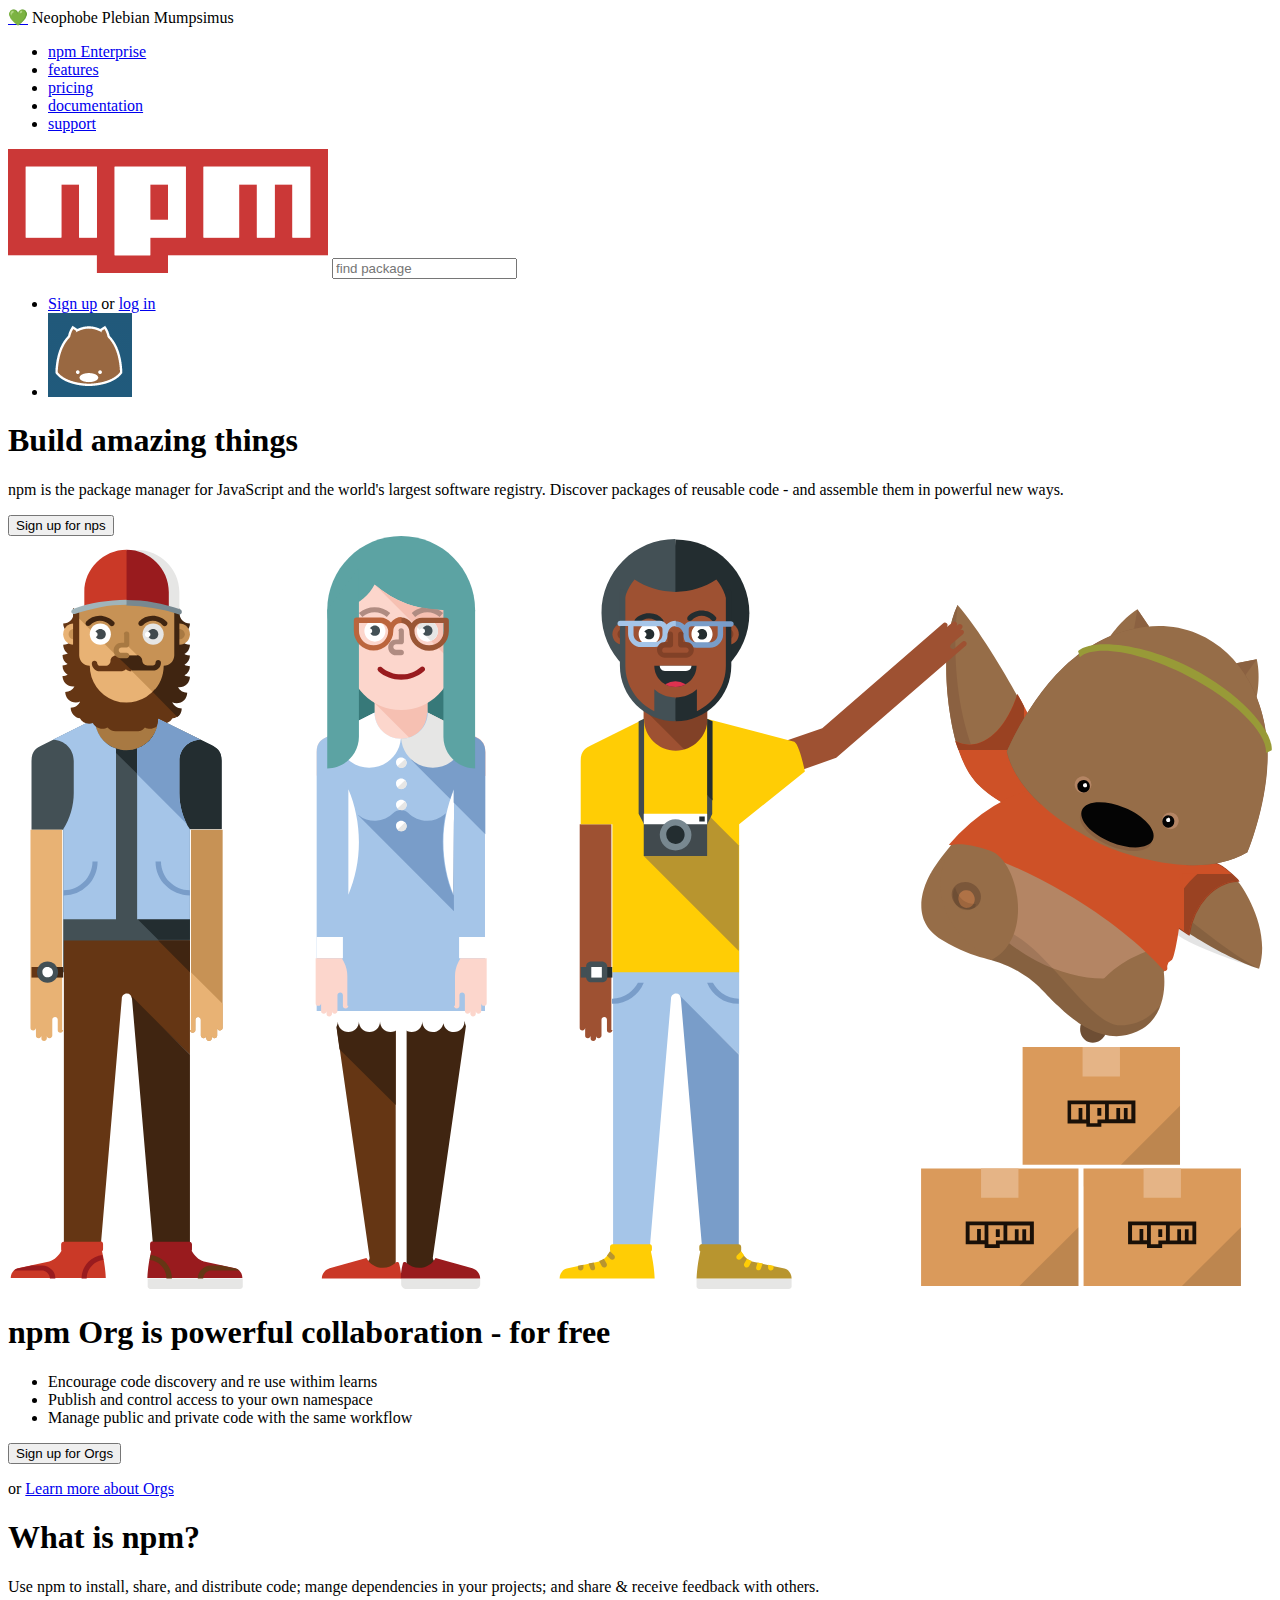
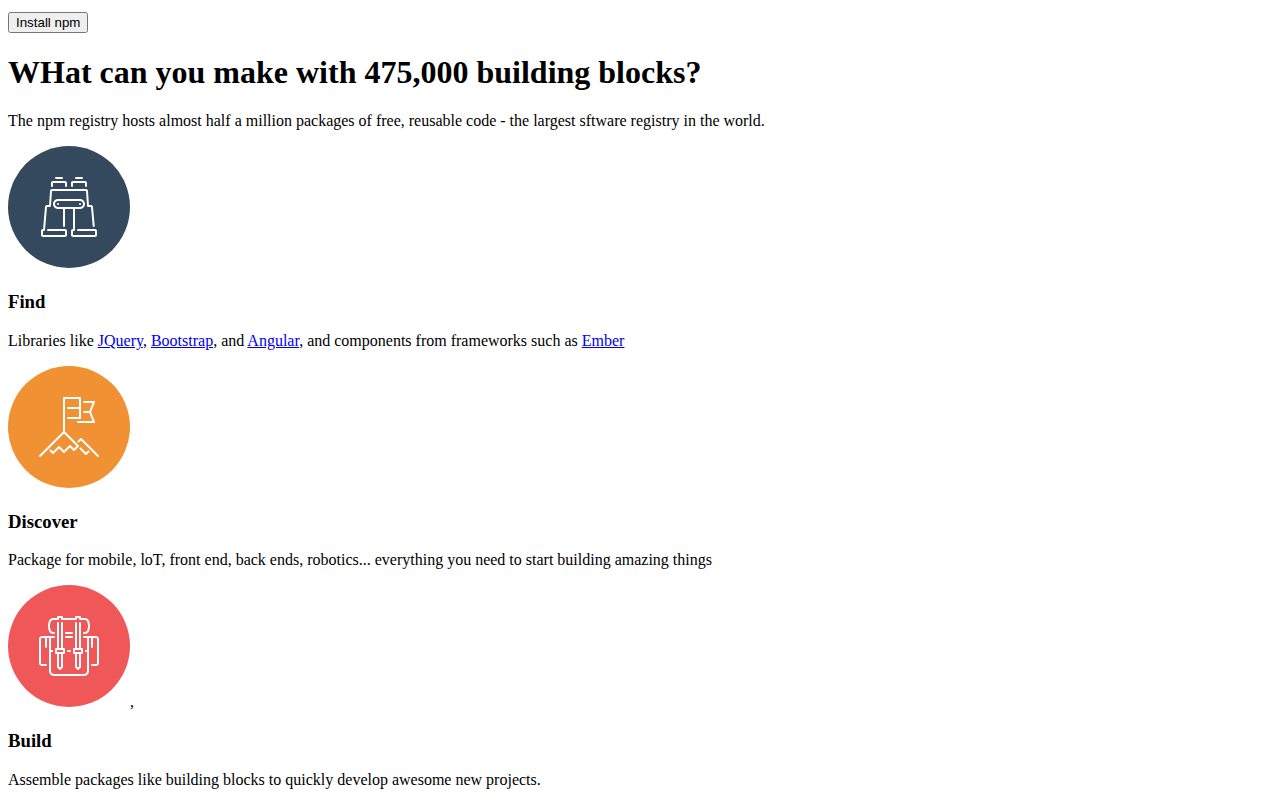
==== lab-html-module-exercise-master/starter-code/index.html @ 09442456 "HTML & CSS challenge" ====
<!DOCTYPE html>
<html lang="en">
<head>
  <meta charset="UTF-8">
  <meta name="viewport" content="width=device-width, initial-scale=1.0">
  <meta http-equiv="X-UA-Compatible" content="ie=edge">
  <title>npm</title>
</head>
<body>
  <!-- nav bar -->
  <nav>
    <div class="top-left">
      <a class="heart" href="#">💚</a>
      <span class="acronym">Neophobe Plebian Mumpsimus</span>
    </div>
    <ul class="top-links">
      <li><a href="#">npm Enterprise</a></li>
      <li><a href="#">features</a></li>
      <li><a href="#">pricing</a></li>
      <li><a href="#">documentation</a></li>
      <li><a href="#">support</a></li>
    </ul>
  </nav>
  <!--Aqui viene el header-->
  <header>
    <img src="../starter-code/images/npm-logo.png">
    <input type="search" placeholder="find package">
    <ul>
      <li><a href="#">Sign up</a> or <a href="#">log in</a></li>
      <li><img src="../starter-code/images/bear-logo.png"></li>
    </ul>
    <h1>Build amazing things</h1>
    <p class="text">npm is the package manager for JavaScript and the world's largest software registry. Discover packages of reusable code - and assemble them in powerful new ways.</p>
    <button type="button">Sign up for nps</button>
  </header>

  <!--section 1 npm orgs-->
  <section id="npm orgs">
    <img src="../starter-code/images/collaboration.svg">
    <h1>npm Org is powerful collaboration - for free</h1>
    <ul>
      <li>Encourage code discovery and re use withim learns</li>
      <li>Publish and control access to your own namespace</li>
      <li>Manage public and private code with the same workflow</li>
    </ul>
    <button type="button">Sign up for Orgs</button>
    <p class="text">or <a href="#">Learn more about Orgs</a></p>
  </section>

  <!--section 2 what is npm-->
  <section>
    <h1>What is npm?</h1>
    <p class="text">Use npm to install, share, and distribute code; mange dependencies in your projects; and share & receive feedback with others.</p>
    <button type="button">Install npm</button>
  </section>

  <!--section 3 building blocks-->
  <section>
    <h1>WHat can you make with 475,000 building blocks?</h1>
    <p class="text">The npm registry hosts almost half a million packages of free, reusable code - the largest sftware registry in the world.</p>
    <div>
      <img src="../starter-code/images/binoculars.svg">
      <h3>Find</h3>
      <p class="text">Libraries like <a href="#">JQuery</a>, <a href="#">Bootstrap</a>, and <a href="#">Angular</a>, and components from frameworks such as <a href="#">Ember</a></p>
    </div>
    <div>
        <img src="../starter-code/images/mountain-flag.svg">
        <h3>Discover</h3>
        <p class="text">Package for mobile, loT, front end, back ends, robotics... everything you need to start building amazing things</p>
    </div>
    <div>
        <img src="../starter-code/images/backpack.svg">,
        <h3>Build</h3>
        <p class="text">Assemble packages like building blocks to quickly develop awesome new projects.</p>
    </div>
  </section>
</body>
</html>
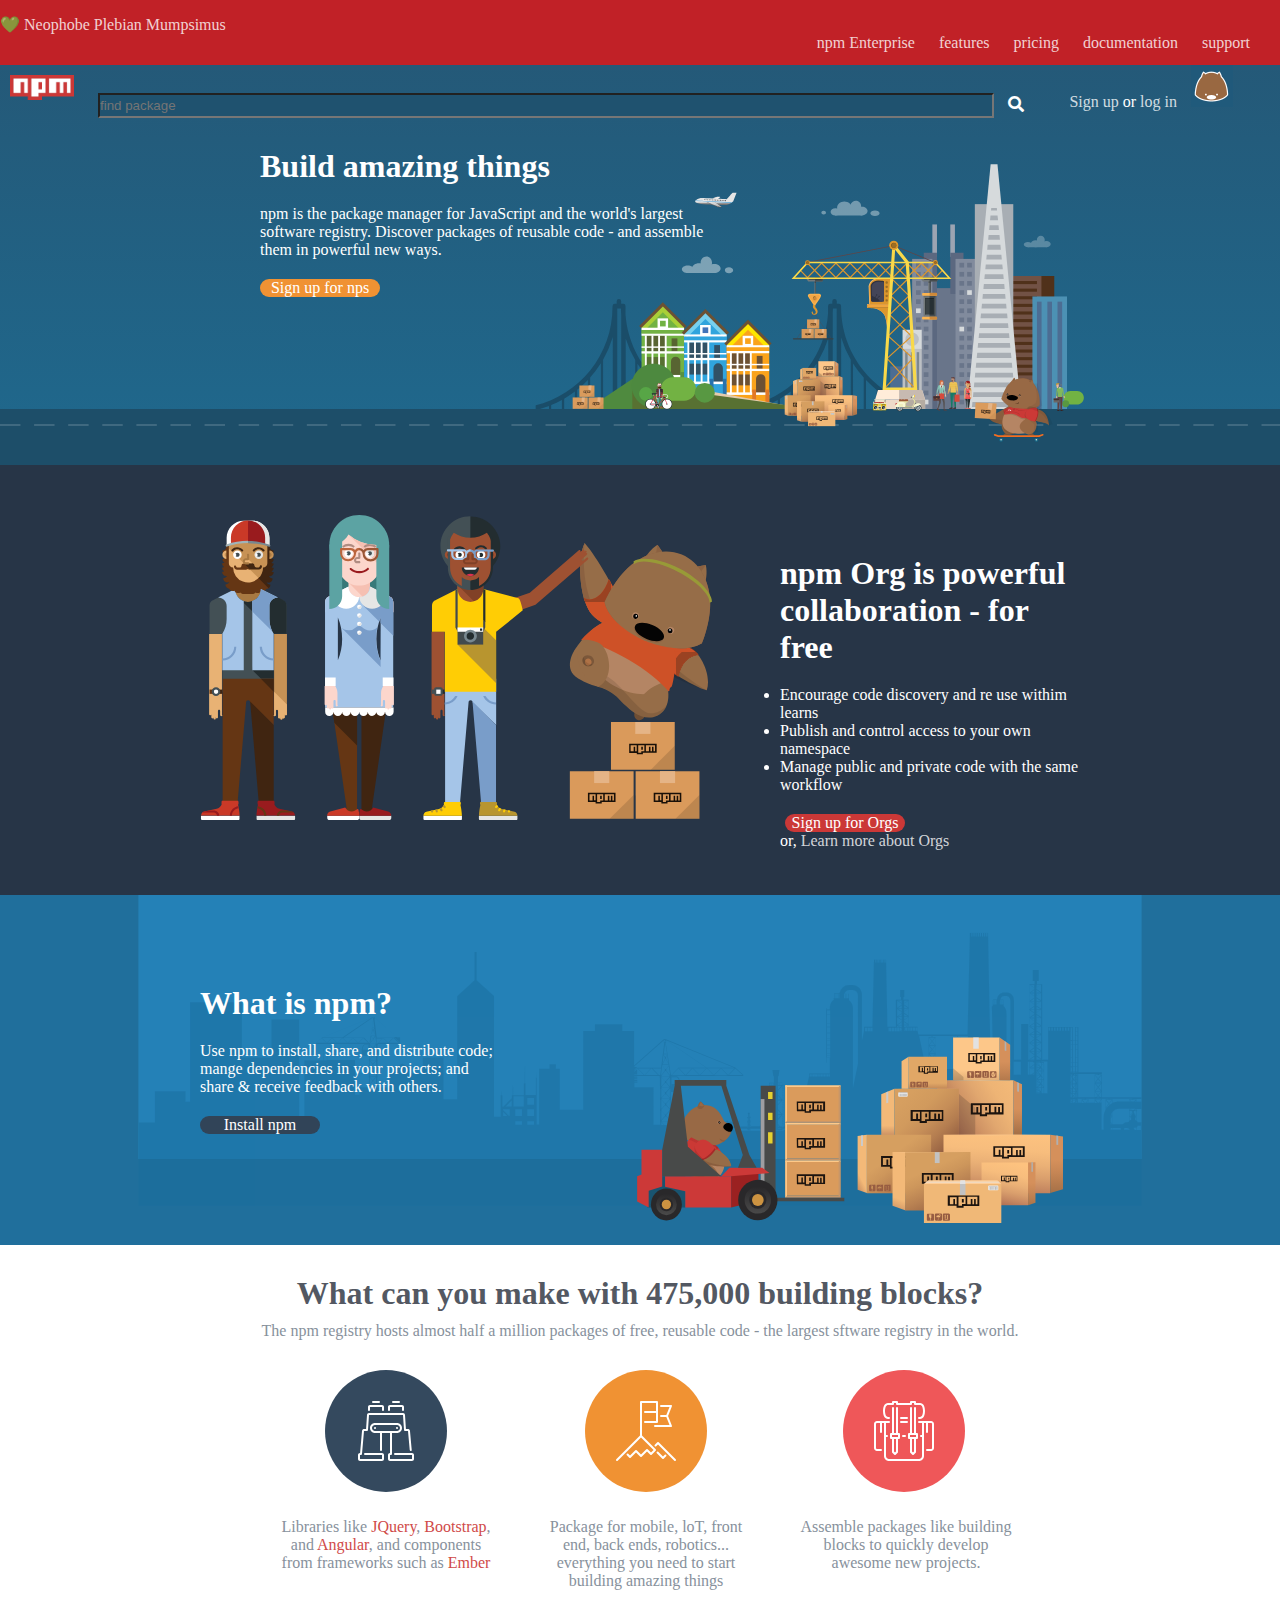
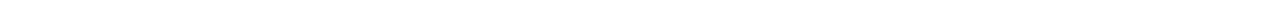
==== commit 0a3d34e1: "Challenge done, only align elements left" ====
--- a/lab-html-module-exercise-master/starter-code/index.html
+++ b/lab-html-module-exercise-master/starter-code/index.html
@@ -5,6 +5,8 @@
   <meta name="viewport" content="width=device-width, initial-scale=1.0">
   <meta http-equiv="X-UA-Compatible" content="ie=edge">
   <title>npm</title>
+  <link rel="stylesheet" type="text/css" href="style.css">
+  <link rel="stylesheet" type="text/css" href="../starter-code/fontawesome/all.css">
 </head>
 <body>
   <!-- nav bar -->
@@ -22,56 +24,70 @@
     </ul>
   </nav>
   <!--Aqui viene el header-->
-  <header>
-    <img src="../starter-code/images/npm-logo.png">
-    <input type="search" placeholder="find package">
-    <ul>
-      <li><a href="#">Sign up</a> or <a href="#">log in</a></li>
-      <li><img src="../starter-code/images/bear-logo.png"></li>
-    </ul>
-    <h1>Build amazing things</h1>
-    <p class="text">npm is the package manager for JavaScript and the world's largest software registry. Discover packages of reusable code - and assemble them in powerful new ways.</p>
-    <button type="button">Sign up for nps</button>
+  <header class="header-img header">
+    <div class="">
+        <img class="img-npm" src="../starter-code/images/npm-logo.png">
+        <input type="search" placeholder="find package" class="search-bar">
+        <i class="fas fa-search"></i>
+        <ul class="bar-link">
+          <li><a href="#" class="sign-link">Sign up</a> or <a href="#" class="sign-link">log in</a></li>
+          <li><img class="sign-bear" src="../starter-code/images/bear-logo.png"></li>
+        </ul>
+    </div>
+    <div class="header-cont2">
+        <h1 class="heading-space">Build amazing things</h1>
+        <p class="text">npm is the package manager for JavaScript and the world's largest software registry. Discover packages of reusable code - and assemble them in powerful new ways.</p>
+        <a href="#" class="link-btn">Sign up for nps</a>
+    </div>
   </header>
 
   <!--section 1 npm orgs-->
-  <section id="npm orgs">
-    <img src="../starter-code/images/collaboration.svg">
-    <h1>npm Org is powerful collaboration - for free</h1>
-    <ul>
-      <li>Encourage code discovery and re use withim learns</li>
-      <li>Publish and control access to your own namespace</li>
-      <li>Manage public and private code with the same workflow</li>
-    </ul>
-    <button type="button">Sign up for Orgs</button>
-    <p class="text">or <a href="#">Learn more about Orgs</a></p>
+  <section id="npm orgs" class="org-back">
+      <img class="img-org" src="../starter-code/images/collaboration.svg">
+    <div class="div-org">
+      <h1 class="heading-space">npm Org is powerful collaboration - for free</h1>
+      <ul>
+        <li>Encourage code discovery and re use withim learns</li>
+        <li>Publish and control access to your own namespace</li>
+        <li>Manage public and private code with the same workflow</li>
+      </ul>
+      <a href="#" class="org-btn">Sign up for Orgs</a>
+      <p class="text">or, <a class="sign-link" href="#">Learn more about Orgs</a></p>
+    </div>
   </section>
 
   <!--section 2 what is npm-->
-  <section>
-    <h1>What is npm?</h1>
-    <p class="text">Use npm to install, share, and distribute code; mange dependencies in your projects; and share & receive feedback with others.</p>
-    <button type="button">Install npm</button>
+  <section id="what-npm" class="backg-img">
+    <div class="div-what">
+      <h1 class="heading-space">What is npm?</h1>
+      <p class="text">Use npm to install, share, and distribute code; mange dependencies in your projects; and share & receive feedback with others.</p>
+      <a href="#" class="install-btn">Install npm</a>
+    </div>
   </section>
 
   <!--section 3 building blocks-->
-  <section>
-    <h1>WHat can you make with 475,000 building blocks?</h1>
-    <p class="text">The npm registry hosts almost half a million packages of free, reusable code - the largest sftware registry in the world.</p>
-    <div>
-      <img src="../starter-code/images/binoculars.svg">
-      <h3>Find</h3>
-      <p class="text">Libraries like <a href="#">JQuery</a>, <a href="#">Bootstrap</a>, and <a href="#">Angular</a>, and components from frameworks such as <a href="#">Ember</a></p>
+  <section id="building-block">
+    <div class="div-tittle"> 
+      <h1 class="heading-3">What can you make with 475,000 building blocks?</h1>
+      <p class="text-p text-content">The npm registry hosts almost half a million packages of free, reusable code - the largest sftware registry in the world.</p>
     </div>
-    <div>
+    <div class="div-options">
+      <div class="col col-3 service-box">
+        <img class="" src="../starter-code/images/binoculars.svg">
+        <h3>Find</h3>
+        <p class="text-content">Libraries like <a href="#" class="link-s3">JQuery</a>, <a href="#" class="link-s3">Bootstrap</a>, and <a href="#" class="link-s3">Angular</a>, and components from frameworks such as <a href="#" class="link-s3">Ember</a></p>
+        </div>
+      <div class="col col-3 service-box">
         <img src="../starter-code/images/mountain-flag.svg">
         <h3>Discover</h3>
-        <p class="text">Package for mobile, loT, front end, back ends, robotics... everything you need to start building amazing things</p>
-    </div>
-    <div>
+        <p class="text-content">Package for mobile, loT, front end, back ends, robotics... everything you need to start building amazing things</p>
+      </div>
+      <div class="col col-3 service-box">
         <img src="../starter-code/images/backpack.svg">,
         <h3>Build</h3>
-        <p class="text">Assemble packages like building blocks to quickly develop awesome new projects.</p>
+        <p class="text-content">Assemble packages like building blocks to quickly develop awesome new projects.</p>
+      </div>
+     <div class="clearfix"></div> 
     </div>
   </section>
 </body>
--- a/lab-html-module-exercise-master/starter-code/style.css
+++ b/lab-html-module-exercise-master/starter-code/style.css
@@ -0,0 +1,199 @@
+/*este margin y padding cero coloca como una hoja estandar*/
+*{
+    margin: 0;
+    padding: 0;
+}
+body{
+    font-family: Roboto;
+    color: white;
+}
+
+h1, h2, h3, h4, h5{
+    font-family: Roboto Condensed;
+    color: white;
+}
+.heading-space{
+    margin: 20px 0;
+}
+
+nav {
+    background-color: #C12127;
+    color: rgba(255,255,255,0.8);
+    padding-top: 15px;
+    height: 50px;
+}
+nav a{
+    color: rgba(255,255,255,0.8);
+    text-decoration: none;
+}
+.top-links{
+    display: inline-block;
+    float: right;
+    padding: 0;
+    margin: 0 20px 0 0;
+    vertical-align: middle;
+}
+.top-links li{
+    display: inline-block;
+    margin: 0 10px;
+    
+}
+
+/* header */
+.header{
+    background-color: rgb(32, 101, 136);
+    height: 400px;
+
+}
+.header-img{
+    background-image: url('../starter-code/images/city-scape.svg');
+    background-position: 0 0;
+    background-repeat: no-repeat;
+    background-size: cover;
+    background-color: rgb(32, 101, 136);
+}
+.bar-link{
+    display: inline-block;
+    float: right;
+
+}
+.bar-link li{
+    display: inline-block;
+    margin: 0 5px;
+}
+.sign-link{
+    color: rgba(255,255,255,0.8);
+    text-decoration: none;
+}
+.header-cont2{
+    width: 450px;
+    margin: 0 260px;
+}
+.link-btn{
+    background-color: rgb(240, 146, 51);
+    font-family: Roboto Condensed;
+    color: white;
+    text-decoration: none;
+    display: block;
+    width: 120px;
+    text-align: center;
+    border: none;
+    border-radius: 30px;
+    margin: 20px 0 0 0;
+}
+.search-bar{
+    background-color:  rgb(31, 82, 111);
+    height:25px;
+    width: 70%;
+    margin: 10px;
+    /*display: inline-block;
+    weight: 100%; */
+}
+.img-npm{
+    margin: 10px;
+    width: 5%;
+}
+.sign-bear{
+    width: 50%;
+}
+
+
+/*Section 1 ORG */
+.img-org{
+    width: 40%;
+    margin: 50px 0 50px 200px;
+}
+.org-back{ /*this is the background of the section ORG*/
+    background-color: rgb(39, 53, 71);
+    color: white;
+    height: 430px;
+}
+.div-org{
+    width: 300px;;
+    float: right;
+    margin: 70px 200px 0 0;
+}
+.org-btn{
+    background-color: rgb(203, 56, 55);
+    font-family: Roboto Condensed;
+    color: white;
+    text-decoration: none;
+    display: block;
+    width: 120px;
+    text-align: center;
+    border: none;
+    border-radius: 30px;
+    margin: 20px 5px 0 5px;
+}
+
+
+/* Section 2 what is npm*/
+#what-npm{
+    height: 350px;
+    position: relative;
+}
+.backg-img{
+    background-image: url(../starter-code/images/forklift.svg);
+    background-size: cover;
+}
+.div-what{
+    position: absolute;
+    left: 200px;
+    top: 70px;
+    width: 300px;
+}
+.install-btn{
+    background-color: rgb(49, 68, 88);
+    font-family: Roboto Condensed;
+    color: white;
+    text-decoration: none;
+    display: block;
+    width: 120px;
+    text-align: center;
+    border: none;
+    border-radius: 30px;
+    margin: 20px 0;
+}
+
+/*section3 building blocks*/
+#building-block{
+    background-color: white;
+    height: 300px;
+}
+.div-tittle{
+    margin: 30px auto 0 auto;
+}
+.div-options{
+    margin: 10px 0 10px 20%;
+
+}
+.heading-3{
+    color: rgb(83, 88, 98);
+    text-align: center;
+}
+.text-p{
+    text-align: center;
+    margin: 10px 0;
+}
+.text-content{
+    color: rgb(135, 145, 156);
+}
+.link-s3{
+    color: rgb(208, 74, 73);
+    text-decoration: none;
+}
+.col{
+    float: left;
+}
+.col-3{
+    width: 30%;
+}
+.clearfix{/*this is to clear the floats */
+    clear: both;
+}
+.service-box{
+    text-align: center;
+    padding: 10px;
+    width: 220px;
+    padding: 20px;
+}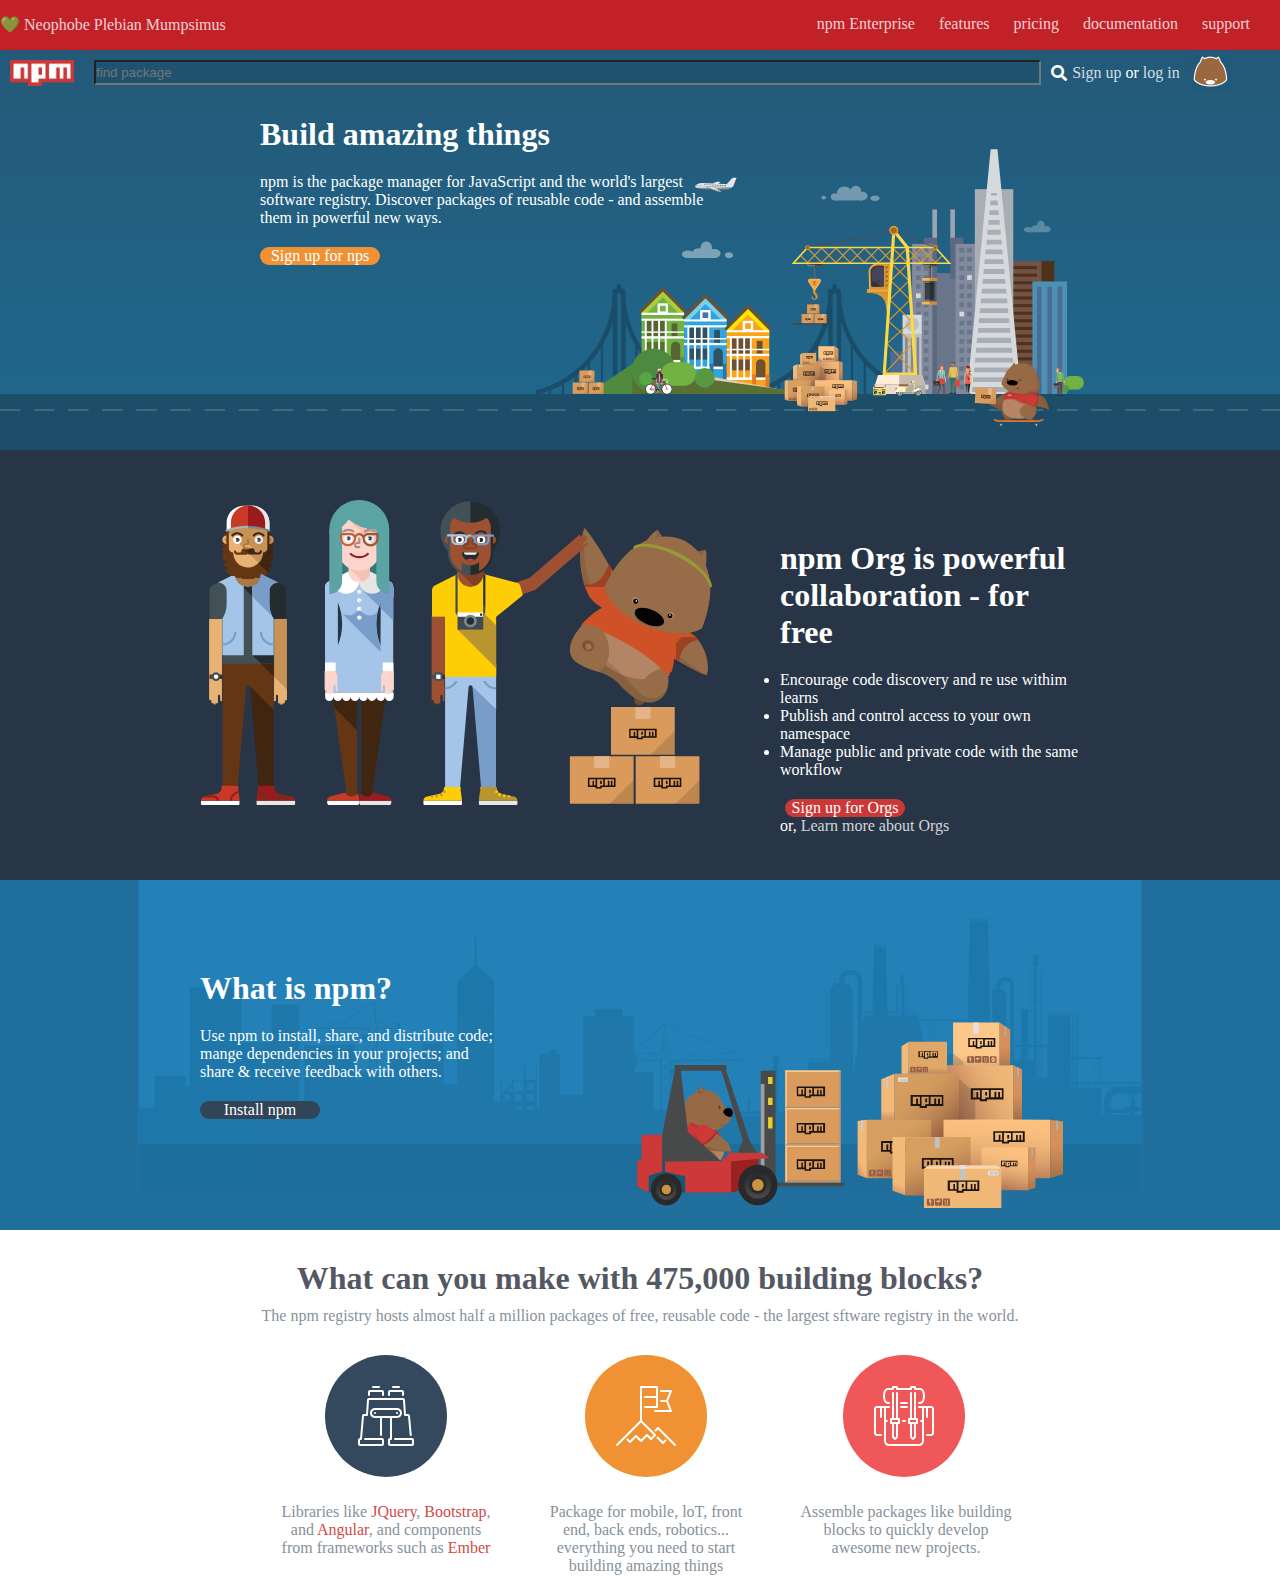
==== commit 782fc9a7: "Challenge finished" ====
--- a/lab-html-module-exercise-master/starter-code/index.html
+++ b/lab-html-module-exercise-master/starter-code/index.html
@@ -25,14 +25,16 @@
   </nav>
   <!--Aqui viene el header-->
   <header class="header-img header">
-    <div class="">
+    <div class="header-container">
         <img class="img-npm" src="../starter-code/images/npm-logo.png">
         <input type="search" placeholder="find package" class="search-bar">
+      <div class="sign-box">        
         <i class="fas fa-search"></i>
         <ul class="bar-link">
           <li><a href="#" class="sign-link">Sign up</a> or <a href="#" class="sign-link">log in</a></li>
           <li><img class="sign-bear" src="../starter-code/images/bear-logo.png"></li>
         </ul>
+      </div>
     </div>
     <div class="header-cont2">
         <h1 class="heading-space">Build amazing things</h1>
--- a/lab-html-module-exercise-master/starter-code/style.css
+++ b/lab-html-module-exercise-master/starter-code/style.css
@@ -17,10 +17,12 @@
 }
 
 nav {
+    display: flex;
+    justify-content: space-between;
     background-color: #C12127;
     color: rgba(255,255,255,0.8);
     padding-top: 15px;
-    height: 50px;
+    height: 35px;
 }
 nav a{
     color: rgba(255,255,255,0.8);
@@ -43,7 +45,6 @@
 .header{
     background-color: rgb(32, 101, 136);
     height: 400px;
-
 }
 .header-img{
     background-image: url('../starter-code/images/city-scape.svg');
@@ -52,11 +53,18 @@
     background-size: cover;
     background-color: rgb(32, 101, 136);
 }
+.header-container{
+    display: flex;
+    flex-direction: row;
+}
+.sign-box, .bar-link{
+    display: flex;
+    align-items: center;
+}
+/* is not necessary, create errors with the flex up there.
 .bar-link{
     display: inline-block;
-    float: right;
-
-}
+}    */
 .bar-link li{
     display: inline-block;
     margin: 0 5px;
@@ -64,6 +72,7 @@
 .sign-link{
     color: rgba(255,255,255,0.8);
     text-decoration: none;
+    width: 110px;
 }
 .header-cont2{
     width: 450px;
@@ -84,7 +93,7 @@
 .search-bar{
     background-color:  rgb(31, 82, 111);
     height:25px;
-    width: 70%;
+    width: 74%;
     margin: 10px;
     /*display: inline-block;
     weight: 100%; */
